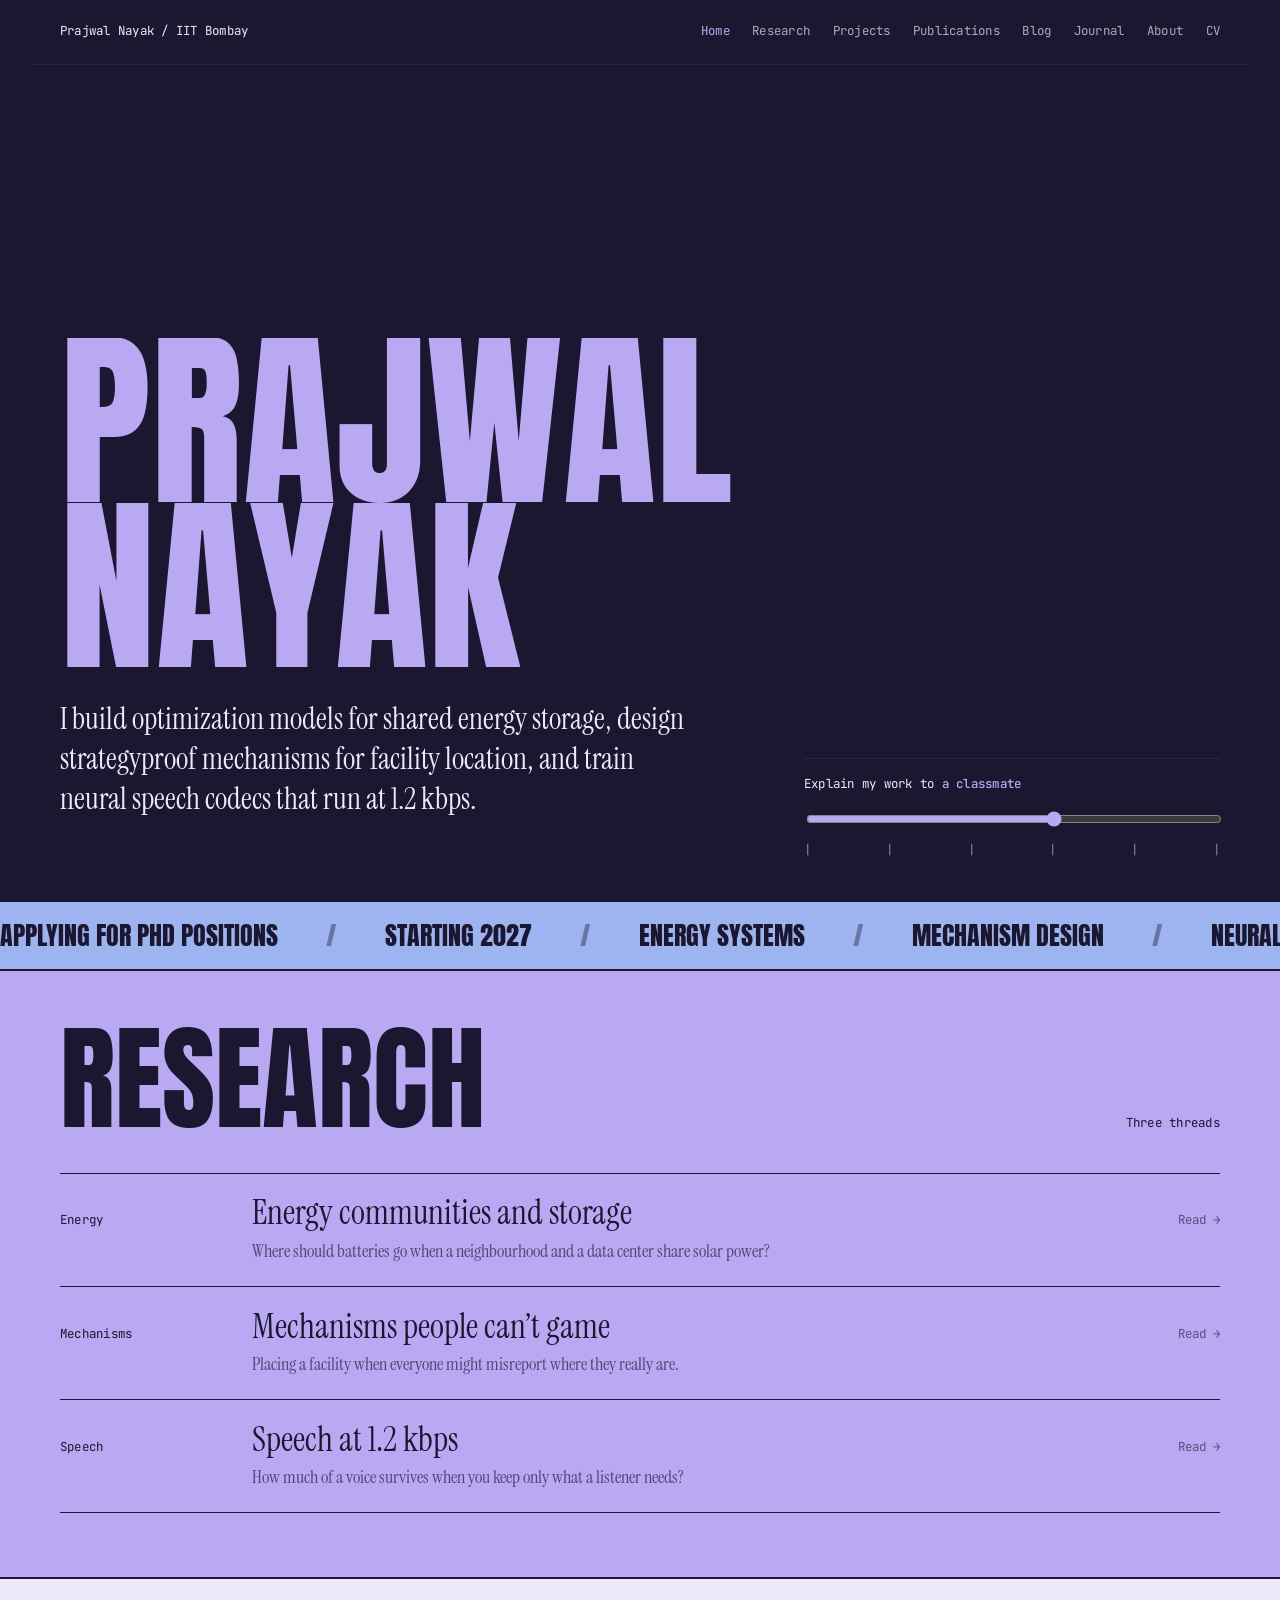
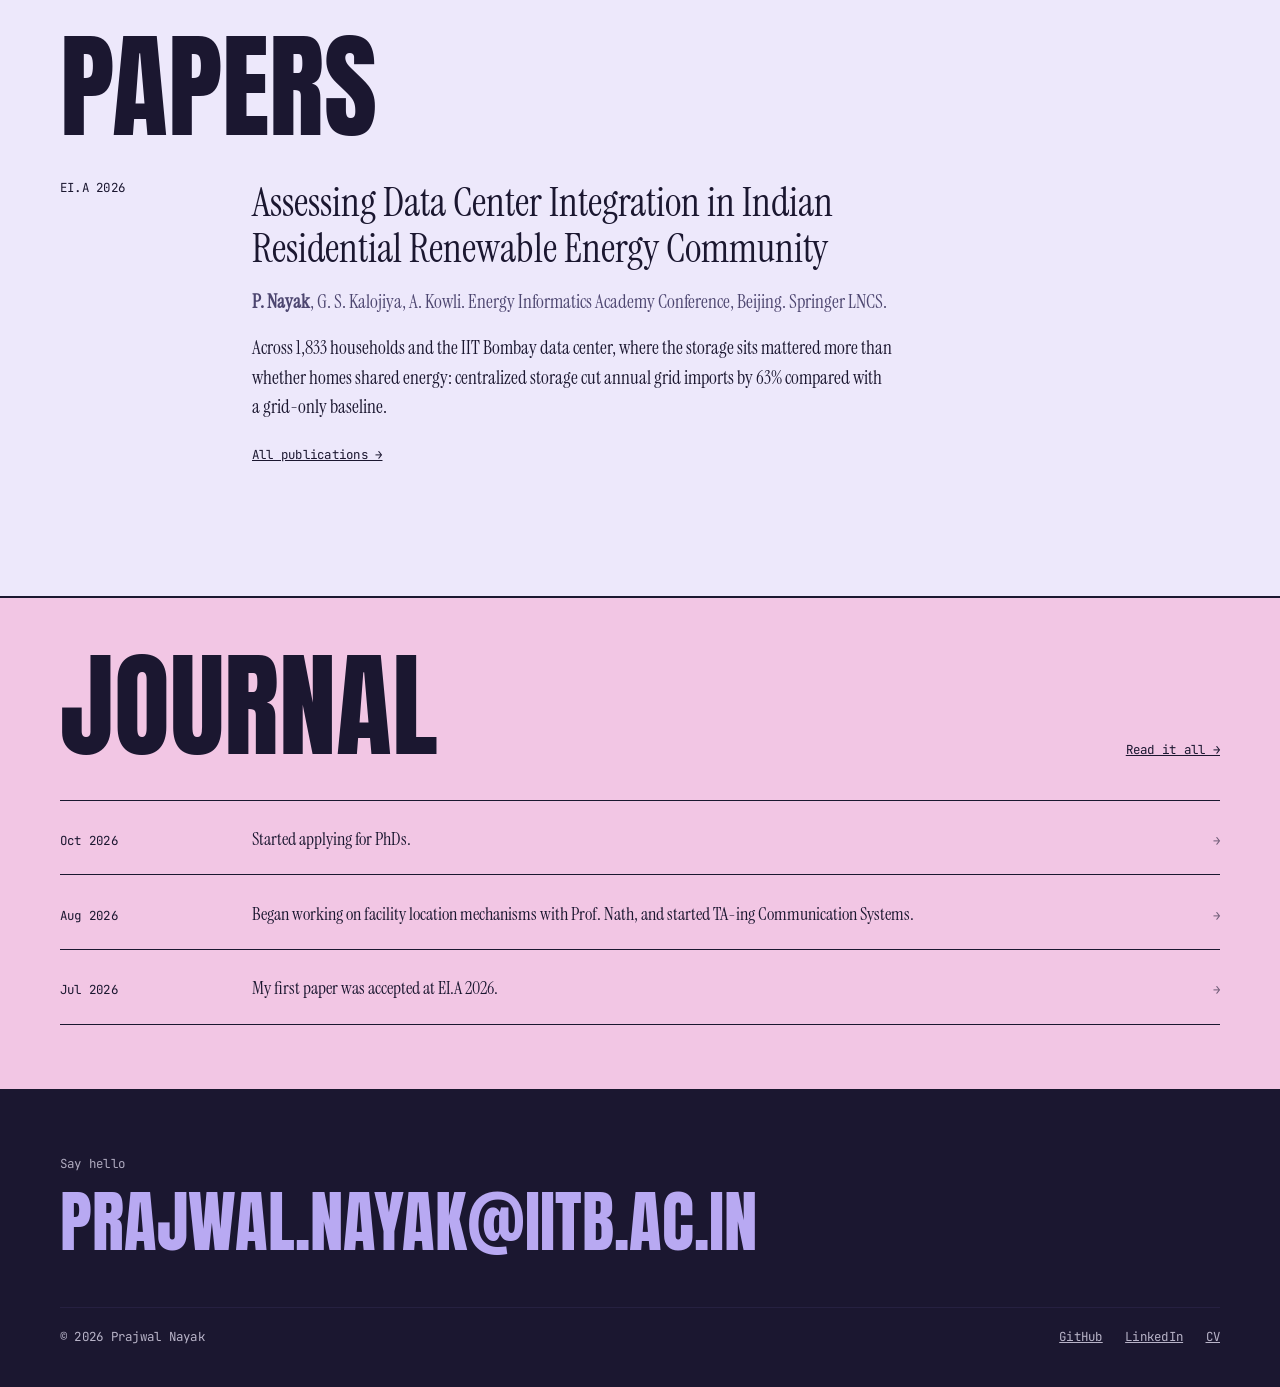
==== index.html @ 1d36ec8b "First commmit" ====
<!DOCTYPE html>
<html lang="en">
<head>
<meta charset="utf-8">
<meta name="viewport" content="width=device-width, initial-scale=1, viewport-fit=cover">
<title>Prajwal Nayak</title>
<meta name="description" content="Prajwal Nayak: energy systems, mechanism design and neural audio coding. IIT Bombay.">
<link rel="preconnect" href="https://fonts.googleapis.com">
<link rel="preconnect" href="https://fonts.gstatic.com" crossorigin>
<link href="https://fonts.googleapis.com/css2?family=Anton&family=Instrument+Serif:ital@0;1&family=JetBrains+Mono:wght@400;500&display=swap" rel="stylesheet">
<link rel="stylesheet" href="style.css">
</head>
<body>
<header class="hero">
  <div class="inner bar mono">
    <a class="home" href="index.html">Prajwal Nayak / IIT Bombay</a>
    <nav aria-label="Main">
      <button class="menu-btn mono" type="button" aria-expanded="false" aria-controls="navlist">Menu</button>
      <ul class="navlist" id="navlist">
        <li><a href="index.html" aria-current="page">Home</a></li>
        <li><a href="research.html">Research</a></li>
        <li><a href="projects.html">Projects</a></li>
        <li><a href="publications.html">Publications</a></li>
        <li><a href="blog.html">Blog</a></li>
        <li><a href="journal.html">Journal</a></li>
        <li><a href="about.html">About</a></li>
        <li><a href="cv.pdf">CV</a></li>
      </ul>
    </nav>
  </div>
  <div class="inner hero-mid">
    <h1 class="name" aria-label="Prajwal Nayak"><span class="line split" data-split>Prajwal</span><span class="line split" data-split>Nayak</span></h1>
  </div>
  <div class="inner hero-foot">
    <p class="tone-text" id="toneText" aria-live="polite"></p>
    <div class="tone">
      <label class="mono" for="toneRange">Explain my work to <b id="toneWho"></b></label>
      <input id="toneRange" type="range" min="0" max="5" step="1" value="3">
      <div class="ticks mono" aria-hidden="true"><span>|</span><span>|</span><span>|</span><span>|</span><span>|</span><span>|</span></div>
    </div>
  </div>
</header>

<div class="strip" aria-label="Applying for PhD positions starting 2027">
  <div class="track" aria-hidden="true">
    <span>Applying for PhD positions</span><span>Starting 2027</span><span>Energy systems</span><span>Mechanism design</span><span>Neural speech coding</span>
    <span>Applying for PhD positions</span><span>Starting 2027</span><span>Energy systems</span><span>Mechanism design</span><span>Neural speech coding</span>
  </div>
</div>

<main>
<section class="c-lavender block" id="research" aria-labelledby="h-research">
  <div class="inner section-pad">
    <div class="sec-head"><h2 class="big" id="h-research">Research</h2><span class="mono">Three threads</span></div>
    <ul class="rows">
      <li><a href="research.html#energy"><span class="mono">Energy</span><span><h3>Energy communities and storage</h3><p>Where should batteries go when a neighbourhood and a data center share solar power?</p></span><span class="go">Read →</span></a></li>
      <li><a href="research.html#mechanisms"><span class="mono">Mechanisms</span><span><h3>Mechanisms people can’t game</h3><p>Placing a facility when everyone might misreport where they really are.</p></span><span class="go">Read →</span></a></li>
      <li><a href="research.html#speech"><span class="mono">Speech</span><span><h3>Speech at 1.2 kbps</h3><p>How much of a voice survives when you keep only what a listener needs?</p></span><span class="go">Read →</span></a></li>
    </ul>
  </div>
</section>
<section class="c-lilac block" id="papers" aria-labelledby="h-papers">
  <div class="inner section-pad">
    <div class="sec-head"><h2 class="big" id="h-papers">Papers</h2></div>
    <article class="paper">
      <span class="mono">EI.A 2026</span>
      <div>
        <h3>Assessing Data Center Integration in Indian Residential Renewable Energy Community</h3>
        <p class="meta"><b>P. Nayak</b>, G. S. Kalojiya, A. Kowli. Energy Informatics Academy Conference, Beijing. Springer LNCS.</p>
        <p>Across 1,833 households and the IIT Bombay data center, where the storage sits mattered more than whether homes shared energy: centralized storage cut annual grid imports by 63% compared with a grid-only baseline.</p>
        <a class="mono" href="publications.html">All publications →</a>
      </div>
    </article>
  </div>
</section>
<section class="c-rose block" id="journal" aria-labelledby="h-journal">
  <div class="inner section-pad">
    <div class="sec-head"><h2 class="big" id="h-journal">Journal</h2><span class="mono"><a href="journal.html">Read it all →</a></span></div>
    <ul class="rows">
      <li><a href="journal.html"><time class="mono" datetime="2026-10">Oct 2026</time><p style="color:var(--on-light)">Started applying for PhDs.</p><span class="go">→</span></a></li>
      <li><a href="journal.html"><time class="mono" datetime="2026-08">Aug 2026</time><p style="color:var(--on-light)">Began working on facility location mechanisms with Prof. Nath, and started TA-ing Communication Systems.</p><span class="go">→</span></a></li>
      <li><a href="journal.html"><time class="mono" datetime="2026-07">Jul 2026</time><p style="color:var(--on-light)">My first paper was accepted at EI.A 2026.</p><span class="go">→</span></a></li>
    </ul>
  </div>
</section>
</main>
<footer class="foot">
  <div class="inner">
    <span class="mono" style="display:block;margin-bottom:1rem;opacity:.7">Say hello</span>
    <a class="mail" href="mailto:prajwal.nayak@iitb.ac.in">prajwal.nayak@iitb.ac.in</a>
    <div class="foot-row mono">
      <span>© 2026 Prajwal Nayak</span>
      <ul>
        <li><a href="https://github.com/Prajwalnayak2506">GitHub</a></li>
        <li><a href="https://www.linkedin.com/in/prajwal-nayak-iitb">LinkedIn</a></li>
        <li><a href="cv.pdf">CV</a></li>
      </ul>
    </div>
  </div>
</footer>
<script src="site.js"></script>
<script>
  var tones=[
    ["a 10-year-old","I teach computers to do three things better: share sunshine energy between houses, make rules that nobody can cheat, and send voices using very, very little data."],
    ["my family","I work out where batteries should go so a neighbourhood can use more of its own solar power, design rules that stay fair even when people try to bend them, and build software that sends a voice using a tiny amount of data."],
    ["a friend","I figure out where to put batteries so a neighbourhood wastes less solar power, how to set rules that people can’t cheat, and how to fit a voice into a tiny amount of data."],
    ["a classmate","I build optimization models for shared energy storage, design strategyproof mechanisms for facility location, and train neural speech codecs that run at 1.2 kbps."],
    ["an engineer","I model shared storage for a renewable energy community as a linear program in Pyomo, design facility location mechanisms that stay strategyproof under interval predictions, and build a 1.2 kbps neural speech codec with a flow-matching decoder."],
    ["a professor","I work on energy systems optimization (LP-based dispatch across centralized and decentralized storage configurations for 1,833 households and a data center), learning-augmented mechanism design (strategyproof facility location with interval predictions and mixed double-peaked preferences), and generative neural speech coding (continuous flow matching and stochastic interpolants at 1.2 kbps)."]
  ];
  var r=document.getElementById('toneRange'),out=document.getElementById('toneText'),who=document.getElementById('toneWho');
  function set(){var t=tones[r.value];out.textContent=t[1];who.textContent=t[0];r.setAttribute('aria-valuetext',t[0]);}
  r.addEventListener('input',set);set();
</script>
</body>
</html>
---- style.css ----
:root{
  --ink:#1B1730; --ink-2:#2A2447;
  --lavender:#B8A9F2; --lilac:#EDE8FB; --peri:#9DB4F0; --rose:#F2C6E4;
  --on-light:#1B1730; --on-light-soft:#4D4670;
  --display:"Anton","Impact","Arial Narrow","Roboto Condensed","DejaVu Sans Condensed",sans-serif;
  --serif:"Instrument Serif","Iowan Old Style","Palatino Linotype",Georgia,serif;
  --mono:"JetBrains Mono","SFMono-Regular",Menlo,Consolas,monospace;
  color-scheme:light;
}
*,*::before,*::after{box-sizing:border-box}
:root{padding-top:env(safe-area-inset-top,0px);padding-bottom:env(safe-area-inset-bottom,0px);background:var(--ink)}
html{scroll-padding-top:env(safe-area-inset-top,0px)}
body{margin:0;font-family:var(--serif);font-size:1.2rem;line-height:1.55;color:var(--on-light);background:var(--lilac)}
a{color:inherit}
:focus-visible{outline:2px solid currentColor;outline-offset:4px}
.mono{font-family:var(--mono);font-size:.78rem;letter-spacing:.02em;line-height:1.5}
.inner{max-width:76rem;margin:0 auto;padding:0 1.75rem;width:100%}
.block{border-top:2px solid var(--ink)}

/* top bar */
.top{background:var(--ink);color:var(--lilac)}
.bar{display:flex;justify-content:space-between;align-items:center;gap:1rem;padding-top:1.4rem;padding-bottom:1.4rem;border-bottom:1px solid var(--ink-2);position:relative}
.bar .home{text-decoration:none}
.navlist{display:flex;gap:1.4rem;flex-wrap:wrap;list-style:none;margin:0;padding:0}
.navlist a{text-decoration:none;opacity:.7;transition:opacity .2s}
.navlist a:hover,.navlist a[aria-current="page"]{opacity:1}
.navlist a[aria-current="page"]{color:var(--lavender)}
.menu-btn{display:none;font:inherit;background:none;color:var(--lavender);border:1px solid var(--lavender);padding:.3rem .7rem;cursor:pointer}
@media (max-width:52rem){
  .menu-btn{display:inline-block}
  .navlist{display:none}
  .navlist.open{display:flex;position:absolute;left:0;right:0;top:100%;flex-direction:column;background:var(--ink);padding:1.25rem 1.75rem;gap:.8rem;z-index:5;border-bottom:2px solid var(--lavender)}
}

/* page title band */
.title-band{background:var(--ink);color:var(--lilac)}
.title-band .inner{padding-top:4.5rem;padding-bottom:3rem}
.page-title{font-family:var(--display);font-weight:400;text-transform:uppercase;color:var(--lavender);font-size:clamp(4rem,14vw,12.5rem);line-height:.86;margin:0;white-space:nowrap;overflow:hidden}
.page-lede{font-size:clamp(1.3rem,2.3vw,1.75rem);line-height:1.4;max-width:44rem;margin:2rem 0 0}
.split .ch{display:inline-block}
@media (prefers-reduced-motion:no-preference){
  .split .ch{transform:translateY(105%);animation:up .9s cubic-bezier(.2,.8,.2,1) forwards}
  @keyframes up{to{transform:none}}
}

/* section colours */
.c-lavender{background:var(--lavender)} .c-lilac{background:var(--lilac)}
.c-peri{background:var(--peri)} .c-rose{background:var(--rose)}
.sec-head{display:flex;justify-content:space-between;align-items:baseline;gap:1rem;flex-wrap:wrap;padding-top:3.5rem}
.big{font-family:var(--display);font-weight:400;text-transform:uppercase;font-size:clamp(3rem,9vw,7.5rem);line-height:.9;margin:0}
.section-pad{padding-bottom:4rem}

/* two-column detail layout: label left, content right */
.detail{display:grid;grid-template-columns:12rem minmax(0,1fr);gap:2rem;padding:2rem 0;border-top:1.5px solid var(--ink)}
.detail:first-of-type{margin-top:2.5rem}
.detail:last-child{border-bottom:1.5px solid var(--ink)}
@media (max-width:44rem){.detail{grid-template-columns:1fr;gap:.6rem}}
.detail h3{font-family:var(--serif);font-weight:400;font-size:clamp(1.6rem,3vw,2.3rem);line-height:1.15;margin:0 0 .5rem}
.detail .who{color:var(--on-light-soft);margin:0 0 1rem}
.detail p{max-width:44rem;margin:0 0 1rem}
.detail ul{max-width:44rem;margin:0 0 1rem;padding-left:1.1rem}
.detail li{margin-bottom:.45rem}
.tags{display:flex;flex-wrap:wrap;gap:.4rem;margin-top:.75rem;padding:0;list-style:none}
.tags li{border:1.5px solid var(--ink);padding:.1rem .55rem;margin:0}

/* row lists */
.rows{list-style:none;margin:2.5rem 0 0;padding:0}
.rows li{border-top:1.5px solid var(--ink)}
.rows li:last-child{border-bottom:1.5px solid var(--ink)}
.rows a,.rows .r{display:grid;grid-template-columns:10rem minmax(0,1fr) auto;gap:2rem;align-items:baseline;padding:1.3rem 0;text-decoration:none;transition:padding .25s}
.rows a:hover{padding-left:.75rem}
.rows h3{font-family:var(--serif);font-weight:400;font-size:clamp(1.5rem,2.8vw,2.1rem);line-height:1.15;margin:0}
.rows p{margin:.3rem 0 0;color:var(--on-light-soft);font-size:1.1rem}
.go{font-family:var(--mono);font-size:.78rem;opacity:.6}
.rows a:hover .go{opacity:1}
@media (max-width:44rem){.rows a,.rows .r{grid-template-columns:1fr;gap:.3rem}.go{display:none}}

/* filters */
.filters{display:flex;flex-wrap:wrap;gap:.5rem;margin-top:2rem}
.filters button{font-family:var(--mono);font-size:.78rem;cursor:pointer;background:transparent;color:var(--ink);border:1.5px solid var(--ink);padding:.4rem .8rem}
.filters button[aria-pressed="true"]{background:var(--ink);color:var(--lilac)}
[hidden]{display:none!important}

/* 3D viewer */
.viewer{display:grid;grid-template-columns:minmax(0,1fr) 16rem;gap:1.5rem;align-items:end;margin:1rem 0 1rem;max-width:52rem}
@media (max-width:44rem){.viewer{grid-template-columns:1fr}}
.viewer canvas{width:100%;aspect-ratio:4/3;display:block;border:1.5px solid var(--ink);background:var(--lilac);cursor:grab;touch-action:none}
.viewer canvas:active{cursor:grabbing}
.viewer label{display:block;margin-bottom:.5rem}
.viewer input{width:100%;accent-color:var(--ink)}
.viewer .hint{margin-top:.75rem;color:var(--on-light-soft)}

/* journal timeline */
.year{font-family:var(--display);font-size:clamp(2.5rem,6vw,4.5rem);line-height:1;margin:3rem 0 0;text-transform:uppercase}

/* empty state */
.empty{padding:2.5rem 0 0;max-width:40rem}

/* footer */
.foot{background:var(--ink);color:var(--lilac);border-top:2px solid var(--ink)}
.foot .inner{padding-top:4rem;padding-bottom:2.5rem}
.mail{font-family:var(--display);text-transform:uppercase;color:var(--lavender);text-decoration:none;font-size:clamp(1.6rem,5.2vw,4.6rem);line-height:1;display:inline-block;overflow-wrap:anywhere}
.mail:hover{color:var(--rose)}
.foot-row{display:flex;justify-content:space-between;flex-wrap:wrap;gap:1rem;margin-top:3rem;padding-top:1.25rem;border-top:1px solid var(--ink-2);opacity:.75}
.foot-row ul{display:flex;gap:1.4rem;list-style:none;margin:0;padding:0}

/* home hero */
.hero{background:var(--ink);color:var(--lilac);min-height:100vh;display:flex;flex-direction:column}
.hero-mid{flex:1;display:flex;align-items:flex-end}
.name{font-family:var(--display);font-weight:400;text-transform:uppercase;color:var(--lavender);font-size:clamp(4.5rem,15vw,14rem);line-height:.86;margin:0;padding-top:3rem;white-space:nowrap}
.name .line{display:block;overflow:hidden}
.hero-foot{display:grid;grid-template-columns:minmax(0,1fr) minmax(0,26rem);gap:2.5rem;align-items:end;padding-top:2rem;padding-bottom:2.5rem}
@media (max-width:52rem){.hero-foot{grid-template-columns:1fr;gap:1.5rem}}
.tone-text{font-size:clamp(1.35rem,2.4vw,1.85rem);line-height:1.35;margin:0;max-width:40rem;min-height:5.4em}
.tone{border-top:1px solid var(--ink-2);padding-top:1rem}
.tone label{display:block;margin-bottom:.75rem}
.tone label b{color:var(--lavender);font-weight:500}
.tone input{width:100%;accent-color:var(--lavender);cursor:pointer}
.ticks{display:flex;justify-content:space-between;margin-top:.35rem;opacity:.5}
.strip{background:var(--peri);color:var(--ink);overflow:hidden;white-space:nowrap;border-top:2px solid var(--ink)}
.track{display:inline-flex;gap:3rem;padding:.85rem 0;font-family:var(--display);font-size:1.6rem;text-transform:uppercase}
.track span::after{content:"/";margin-left:3rem;opacity:.4}
@media (prefers-reduced-motion:no-preference){.track{animation:slide 38s linear infinite}@keyframes slide{to{transform:translateX(-50%)}}}
.paper{padding:2.5rem 0 4rem;display:grid;grid-template-columns:10rem minmax(0,1fr);gap:2rem}
@media (max-width:44rem){.paper{grid-template-columns:1fr;gap:.5rem}}
.paper h3{font-weight:400;font-size:clamp(1.7rem,3.2vw,2.5rem);line-height:1.15;margin:0 0 1rem;max-width:44rem}
.paper p{max-width:40rem;margin:0 0 1rem}
.paper .meta{color:var(--on-light-soft)}
.photo{float:right;width:13rem;margin:0 0 1rem 2rem;border:1.5px solid var(--ink)}
.photo img{display:block;width:100%;aspect-ratio:4/5;object-fit:cover}
@media (max-width:44rem){.photo{float:none;margin:0 0 1rem;width:10rem}}
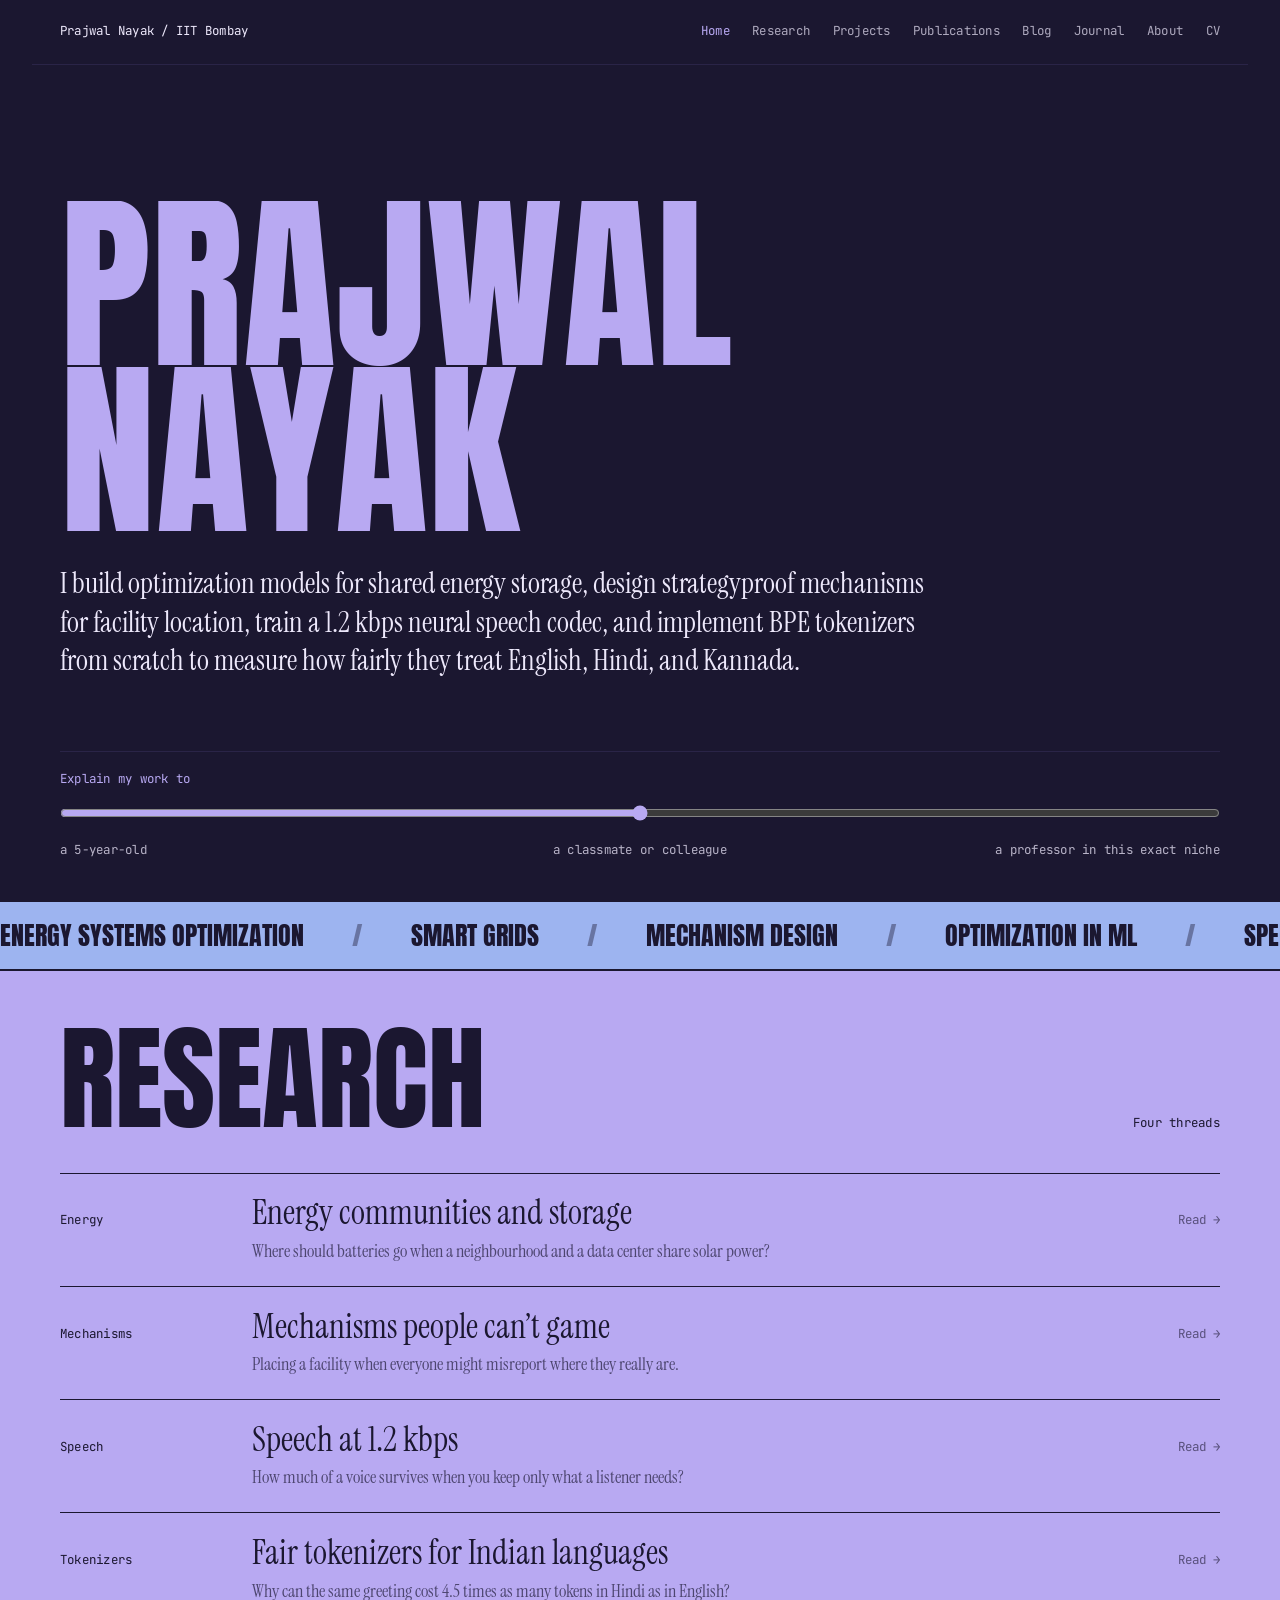
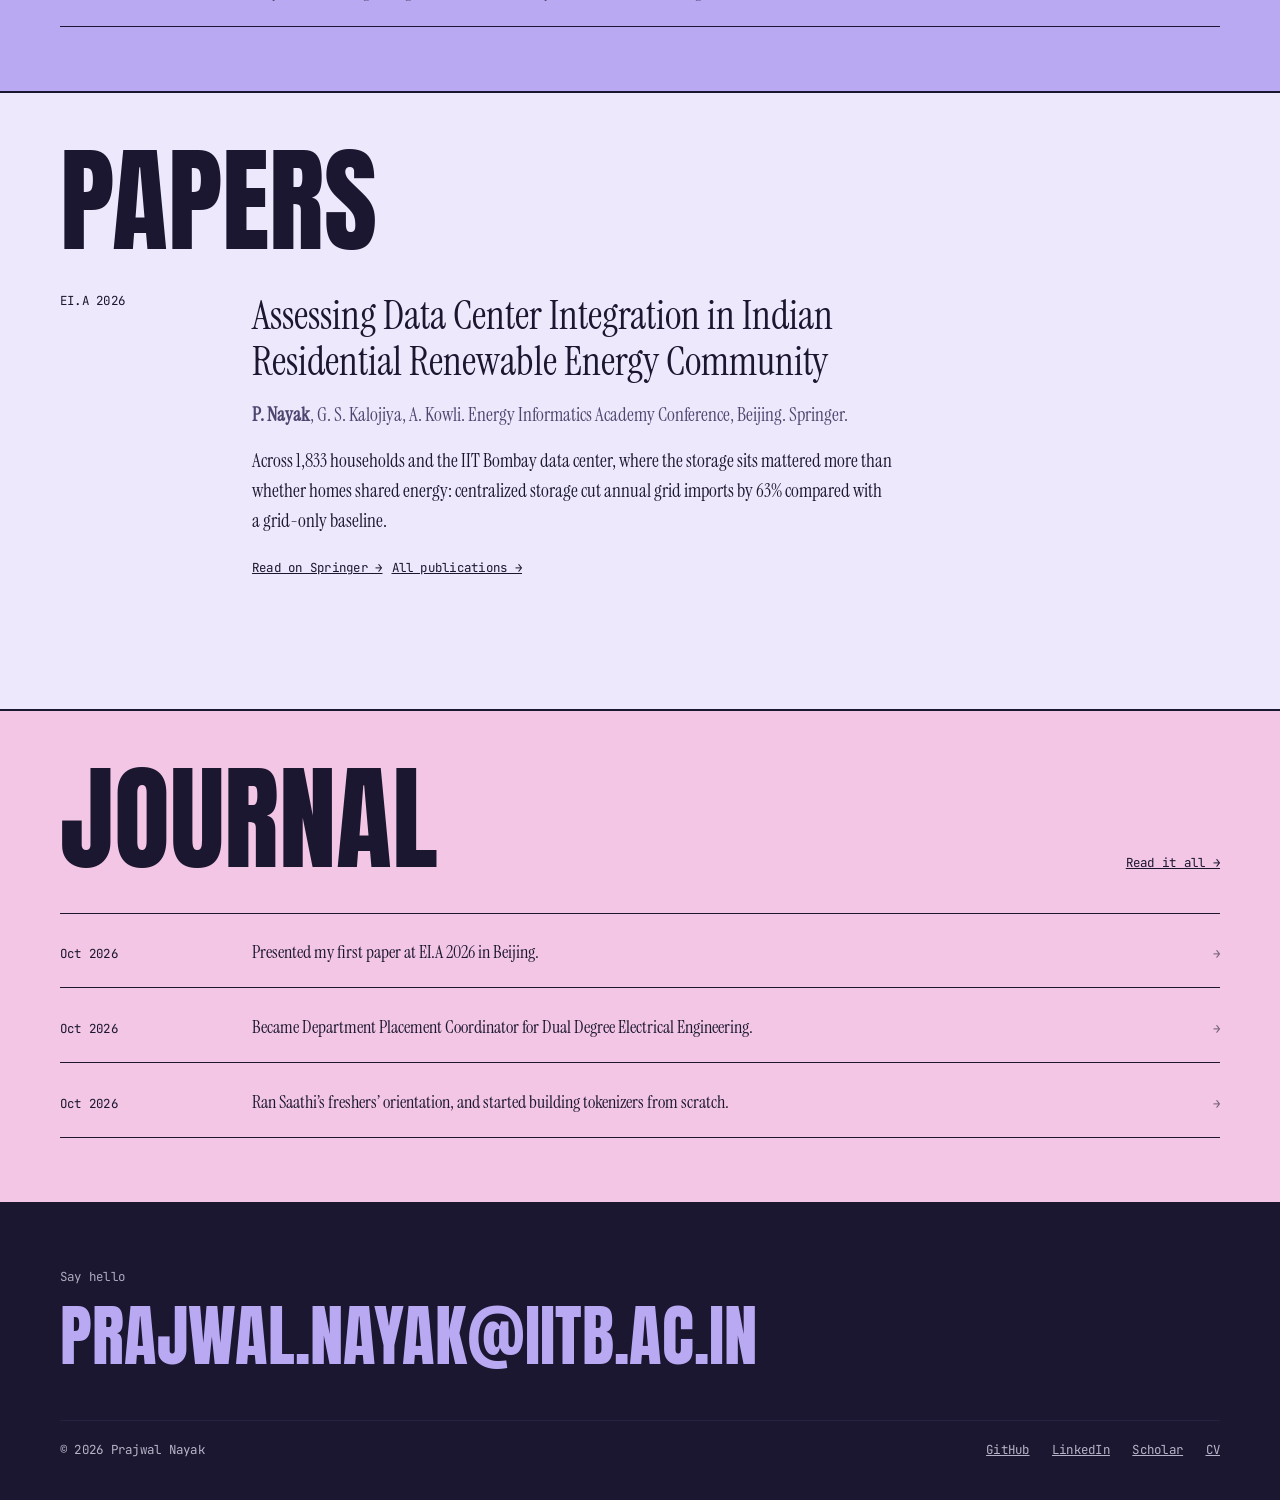
==== commit f71d1c6a: "First update" ====
--- a/index.html
+++ b/index.html
@@ -34,28 +34,29 @@
   <div class="inner hero-foot">
     <p class="tone-text" id="toneText" aria-live="polite"></p>
     <div class="tone">
-      <label class="mono" for="toneRange">Explain my work to <b id="toneWho"></b></label>
-      <input id="toneRange" type="range" min="0" max="5" step="1" value="3">
-      <div class="ticks mono" aria-hidden="true"><span>|</span><span>|</span><span>|</span><span>|</span><span>|</span><span>|</span></div>
+      <label class="mono" for="toneRange" style="display:block;margin-bottom:.75rem;color:var(--lavender)">Explain my work to</label>
+      <input id="toneRange" type="range" min="0" max="10" step="1" value="5">
+      <div class="ends mono" aria-hidden="true"><span>a 5-year-old</span><span>a classmate or colleague</span><span>a professor in this exact niche</span></div>
     </div>
   </div>
 </header>
 
-<div class="strip" aria-label="Applying for PhD positions starting 2027">
+<div class="strip" aria-label="Research interests">
   <div class="track" aria-hidden="true">
-    <span>Applying for PhD positions</span><span>Starting 2027</span><span>Energy systems</span><span>Mechanism design</span><span>Neural speech coding</span>
-    <span>Applying for PhD positions</span><span>Starting 2027</span><span>Energy systems</span><span>Mechanism design</span><span>Neural speech coding</span>
+    <span>Energy systems optimization</span><span>Smart grids</span><span>Mechanism design</span><span>Optimization in ML</span><span>Speech coding</span><span>Tokenizers</span><span>Time-series forecasting</span>
+    <span>Energy systems optimization</span><span>Smart grids</span><span>Mechanism design</span><span>Optimization in ML</span><span>Speech coding</span><span>Tokenizers</span><span>Time-series forecasting</span>
   </div>
 </div>
 
 <main>
 <section class="c-lavender block" id="research" aria-labelledby="h-research">
   <div class="inner section-pad">
-    <div class="sec-head"><h2 class="big" id="h-research">Research</h2><span class="mono">Three threads</span></div>
+    <div class="sec-head"><h2 class="big" id="h-research">Research</h2><span class="mono">Four threads</span></div>
     <ul class="rows">
       <li><a href="research.html#energy"><span class="mono">Energy</span><span><h3>Energy communities and storage</h3><p>Where should batteries go when a neighbourhood and a data center share solar power?</p></span><span class="go">Read →</span></a></li>
       <li><a href="research.html#mechanisms"><span class="mono">Mechanisms</span><span><h3>Mechanisms people can’t game</h3><p>Placing a facility when everyone might misreport where they really are.</p></span><span class="go">Read →</span></a></li>
       <li><a href="research.html#speech"><span class="mono">Speech</span><span><h3>Speech at 1.2 kbps</h3><p>How much of a voice survives when you keep only what a listener needs?</p></span><span class="go">Read →</span></a></li>
+      <li><a href="research.html#tokenizers"><span class="mono">Tokenizers</span><span><h3>Fair tokenizers for Indian languages</h3><p>Why can the same greeting cost 4.5 times as many tokens in Hindi as in English?</p></span><span class="go">Read →</span></a></li>
     </ul>
   </div>
 </section>
@@ -66,9 +67,9 @@
       <span class="mono">EI.A 2026</span>
       <div>
         <h3>Assessing Data Center Integration in Indian Residential Renewable Energy Community</h3>
-        <p class="meta"><b>P. Nayak</b>, G. S. Kalojiya, A. Kowli. Energy Informatics Academy Conference, Beijing. Springer LNCS.</p>
+        <p class="meta"><b>P. Nayak</b>, G. S. Kalojiya, A. Kowli. Energy Informatics Academy Conference, Beijing. Springer.</p>
         <p>Across 1,833 households and the IIT Bombay data center, where the storage sits mattered more than whether homes shared energy: centralized storage cut annual grid imports by 63% compared with a grid-only baseline.</p>
-        <a class="mono" href="publications.html">All publications →</a>
+        <a class="mono" href="https://link.springer.com/chapter/10.1007/978-3-032-41864-7_10">Read on Springer →</a>&nbsp;&nbsp;&nbsp;<a class="mono" href="publications.html">All publications →</a>
       </div>
     </article>
   </div>
@@ -77,9 +78,9 @@
   <div class="inner section-pad">
     <div class="sec-head"><h2 class="big" id="h-journal">Journal</h2><span class="mono"><a href="journal.html">Read it all →</a></span></div>
     <ul class="rows">
-      <li><a href="journal.html"><time class="mono" datetime="2026-10">Oct 2026</time><p style="color:var(--on-light)">Started applying for PhDs.</p><span class="go">→</span></a></li>
-      <li><a href="journal.html"><time class="mono" datetime="2026-08">Aug 2026</time><p style="color:var(--on-light)">Began working on facility location mechanisms with Prof. Nath, and started TA-ing Communication Systems.</p><span class="go">→</span></a></li>
-      <li><a href="journal.html"><time class="mono" datetime="2026-07">Jul 2026</time><p style="color:var(--on-light)">My first paper was accepted at EI.A 2026.</p><span class="go">→</span></a></li>
+      <li><a href="journal.html"><time class="mono" datetime="2026-10">Oct 2026</time><p style="color:var(--on-light)">Presented my first paper at EI.A 2026 in Beijing.</p><span class="go">→</span></a></li>
+      <li><a href="journal.html"><time class="mono" datetime="2026-10">Oct 2026</time><p style="color:var(--on-light)">Became Department Placement Coordinator for Dual Degree Electrical Engineering.</p><span class="go">→</span></a></li>
+      <li><a href="journal.html"><time class="mono" datetime="2026-10">Oct 2026</time><p style="color:var(--on-light)">Ran Saathi’s freshers’ orientation, and started building tokenizers from scratch.</p><span class="go">→</span></a></li>
     </ul>
   </div>
 </section>
@@ -93,6 +94,7 @@
       <ul>
         <li><a href="https://github.com/Prajwalnayak2506">GitHub</a></li>
         <li><a href="https://www.linkedin.com/in/prajwal-nayak-iitb">LinkedIn</a></li>
+        <li><a href="https://scholar.google.com/citations?hl=en&amp;user=1xWL8SQAAAAJ">Scholar</a></li>
         <li><a href="cv.pdf">CV</a></li>
       </ul>
     </div>
@@ -101,15 +103,20 @@
 <script src="site.js"></script>
 <script>
   var tones=[
-    ["a 10-year-old","I teach computers to do three things better: share sunshine energy between houses, make rules that nobody can cheat, and send voices using very, very little data."],
-    ["my family","I work out where batteries should go so a neighbourhood can use more of its own solar power, design rules that stay fair even when people try to bend them, and build software that sends a voice using a tiny amount of data."],
-    ["a friend","I figure out where to put batteries so a neighbourhood wastes less solar power, how to set rules that people can’t cheat, and how to fit a voice into a tiny amount of data."],
-    ["a classmate","I build optimization models for shared energy storage, design strategyproof mechanisms for facility location, and train neural speech codecs that run at 1.2 kbps."],
-    ["an engineer","I model shared storage for a renewable energy community as a linear program in Pyomo, design facility location mechanisms that stay strategyproof under interval predictions, and build a 1.2 kbps neural speech codec with a flow-matching decoder."],
-    ["a professor","I work on energy systems optimization (LP-based dispatch across centralized and decentralized storage configurations for 1,833 households and a data center), learning-augmented mechanism design (strategyproof facility location with interval predictions and mixed double-peaked preferences), and generative neural speech coding (continuous flow matching and stochastic interpolants at 1.2 kbps)."]
+    "I teach computers to share sunshine between houses, to play games where nobody can cheat, and to send your voice across the world using almost nothing at all!",
+    "I help houses share the electricity they make from the sun, make rules that stay fair even when people try to be sneaky, squeeze voices into tiny messages, and teach computers to read Indian languages better.",
+    "I work out where batteries should go so a neighbourhood can use more of its own solar power, design rules people can’t cheat, shrink voice recordings to almost nothing, and help AI read Hindi and Kannada as easily as English.",
+    "I figure out how homes and a data center should share solar power and batteries, how to set rules that people can’t game, how to fit a voice into a tiny amount of data, and why AI models find Indian languages more expensive than English.",
+    "I use optimization to decide how storage is shared in an energy community, design mechanisms that stay honest when people misreport, build neural codecs that compress speech to 1.2 kbps, and study how tokenizers split Indian languages.",
+    "I build optimization models for shared energy storage, design strategyproof mechanisms for facility location, train a 1.2 kbps neural speech codec, and implement BPE tokenizers from scratch to measure how fairly they treat English, Hindi, and Kannada.",
+    "I formulate storage sizing and energy sharing in a renewable energy community as a linear program, design facility location mechanisms that stay strategyproof with ML predictions, train generative speech codecs at 1.2 kbps, and analyse byte-level BPE across scripts.",
+    "I model storage dispatch for 1,833 households and a data center as an LP in Pyomo, verify strategyproofness of facility location mechanisms computationally, build a flow-matching decoder for a 1.2 kbps codec, and measure how byte-level BPE fragments Devanagari and Kannada characters.",
+    "Energy: LP-based dispatch across centralized and decentralized storage, where storage topology outweighs peer-to-peer sharing. Mechanisms: learning-augmented facility location with interval predictions. Speech: flow matching and stochastic interpolants for low-latency coding. Tokenizers: compression, parity, and character-boundary violations in byte-level BPE.",
+    "Centralized storage cuts a community’s grid imports by 63% in my LP model; I design strategyproof facility location mechanisms under interval predictions and mixed double-peaked preferences; I build 1.2 kbps generative speech codecs; and I treat tokenization as a trade-off between compression and cross-lingual parity.",
+    "Greedy BPE is a myopic optimizer with non-increasing merge savings, yet merges compete for shared symbols, so it can miss the optimum. At the byte level, UTF-8 makes the fragment (224, 164) the first Devanagari merge, and Hindi and Kannada share no in-character pairs. I frame tokenization as multi-objective: compression, parity, and akshara integrity."
   ];
-  var r=document.getElementById('toneRange'),out=document.getElementById('toneText'),who=document.getElementById('toneWho');
-  function set(){var t=tones[r.value];out.textContent=t[1];who.textContent=t[0];r.setAttribute('aria-valuetext',t[0]);}
+  var r=document.getElementById('toneRange'),out=document.getElementById('toneText');
+  function set(){var v=+r.value;out.textContent=tones[v];r.setAttribute('aria-valuetext',v===0?'a 5-year-old':v===5?'a classmate or colleague':v===10?'a professor in this exact niche':'level '+v+' of 10');}
   r.addEventListener('input',set);set();
 </script>
 </body>
--- a/style.css
+++ b/style.css
@@ -109,14 +109,14 @@
 .hero-mid{flex:1;display:flex;align-items:flex-end}
 .name{font-family:var(--display);font-weight:400;text-transform:uppercase;color:var(--lavender);font-size:clamp(4.5rem,15vw,14rem);line-height:.86;margin:0;padding-top:3rem;white-space:nowrap}
 .name .line{display:block;overflow:hidden}
-.hero-foot{display:grid;grid-template-columns:minmax(0,1fr) minmax(0,26rem);gap:2.5rem;align-items:end;padding-top:2rem;padding-bottom:2.5rem}
-@media (max-width:52rem){.hero-foot{grid-template-columns:1fr;gap:1.5rem}}
-.tone-text{font-size:clamp(1.35rem,2.4vw,1.85rem);line-height:1.35;margin:0;max-width:40rem;min-height:5.4em}
-.tone{border-top:1px solid var(--ink-2);padding-top:1rem}
-.tone label{display:block;margin-bottom:.75rem}
-.tone label b{color:var(--lavender);font-weight:500}
-.tone input{width:100%;accent-color:var(--lavender);cursor:pointer}
-.ticks{display:flex;justify-content:space-between;margin-top:.35rem;opacity:.5}
+.hero-foot{padding-top:2rem;padding-bottom:2.5rem}
+.tone-text{font-size:clamp(1.3rem,2.3vw,1.8rem);line-height:1.35;margin:0 0 2rem;max-width:56rem;min-height:5.4em}
+.tone{border-top:1px solid var(--ink-2);padding-top:1.1rem}
+.tone input{width:100%;accent-color:var(--lavender);cursor:pointer;margin:0;height:1.5rem}
+.ends{display:grid;grid-template-columns:1fr 1fr 1fr;margin-top:.5rem;opacity:.75}
+.ends span:nth-child(2){text-align:center}
+.ends span:nth-child(3){text-align:right}
+.name{cursor:default}
 .strip{background:var(--peri);color:var(--ink);overflow:hidden;white-space:nowrap;border-top:2px solid var(--ink)}
 .track{display:inline-flex;gap:3rem;padding:.85rem 0;font-family:var(--display);font-size:1.6rem;text-transform:uppercase}
 .track span::after{content:"/";margin-left:3rem;opacity:.4}
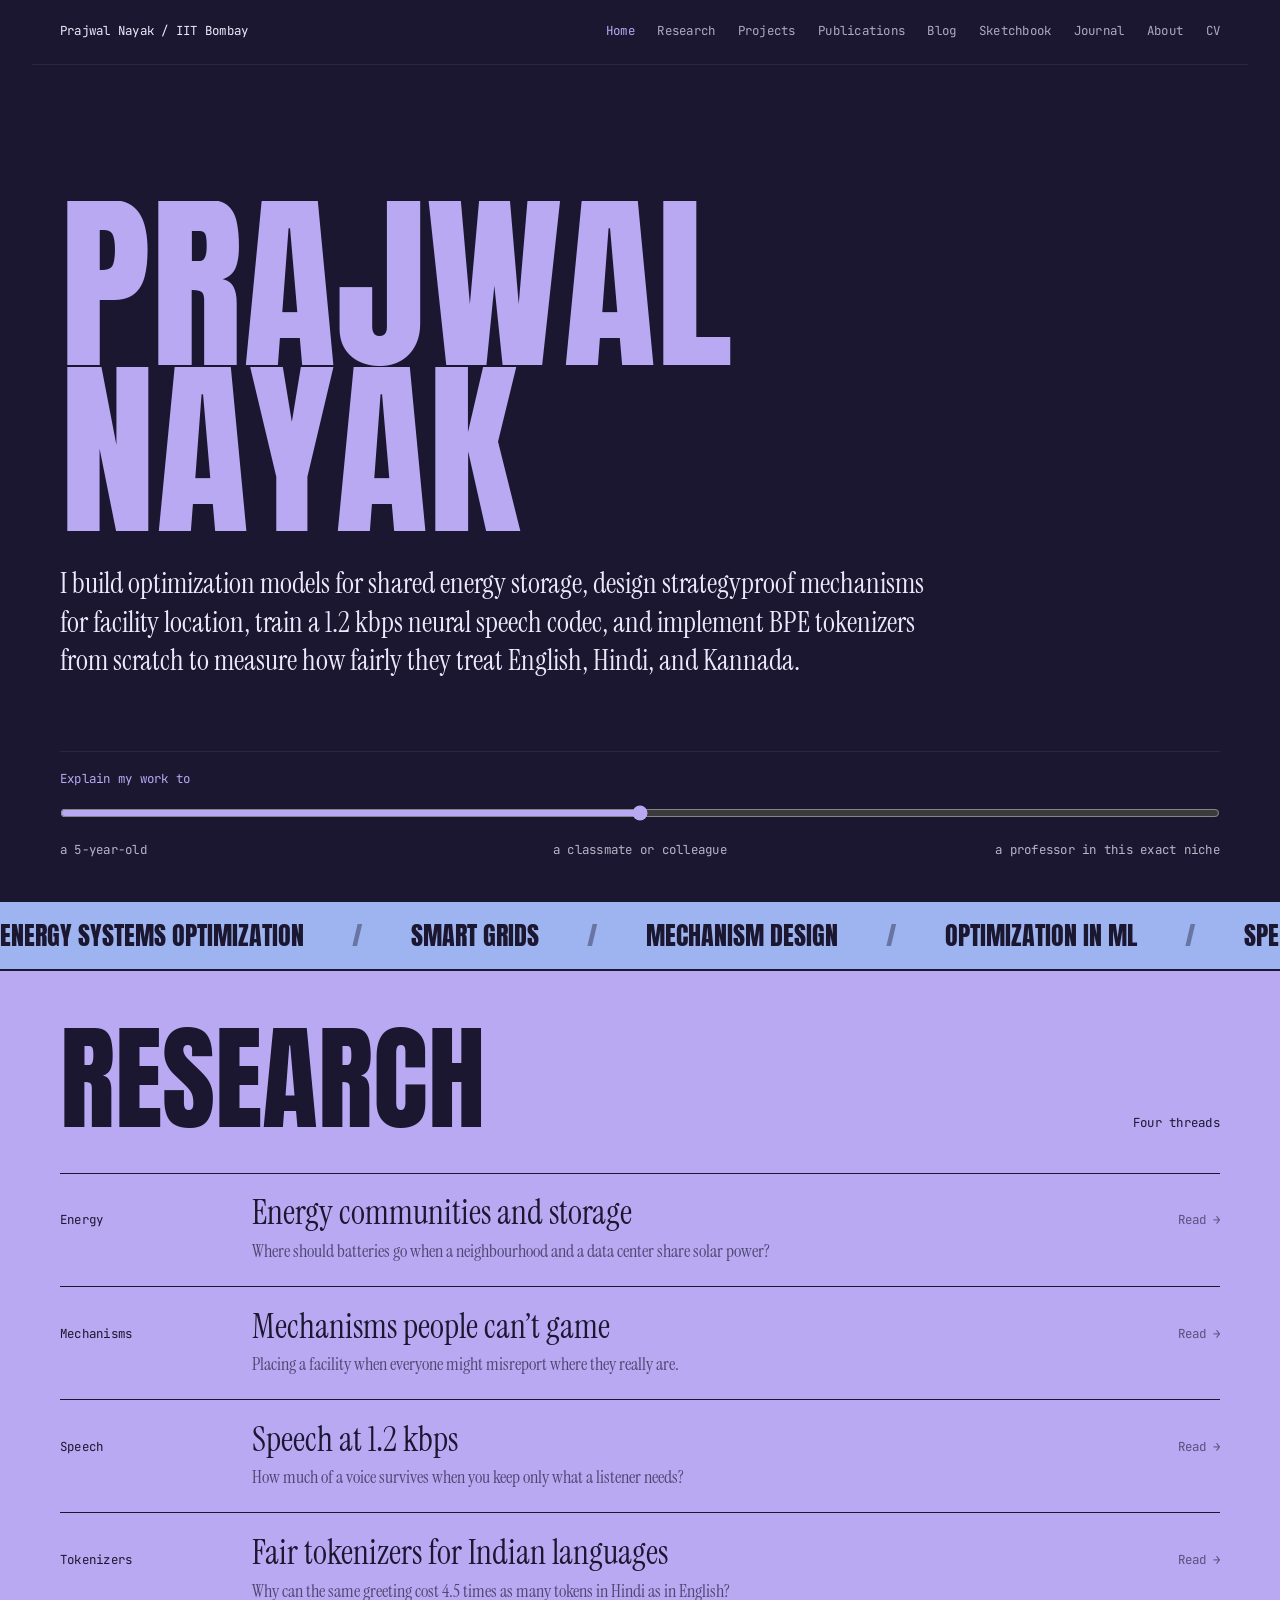
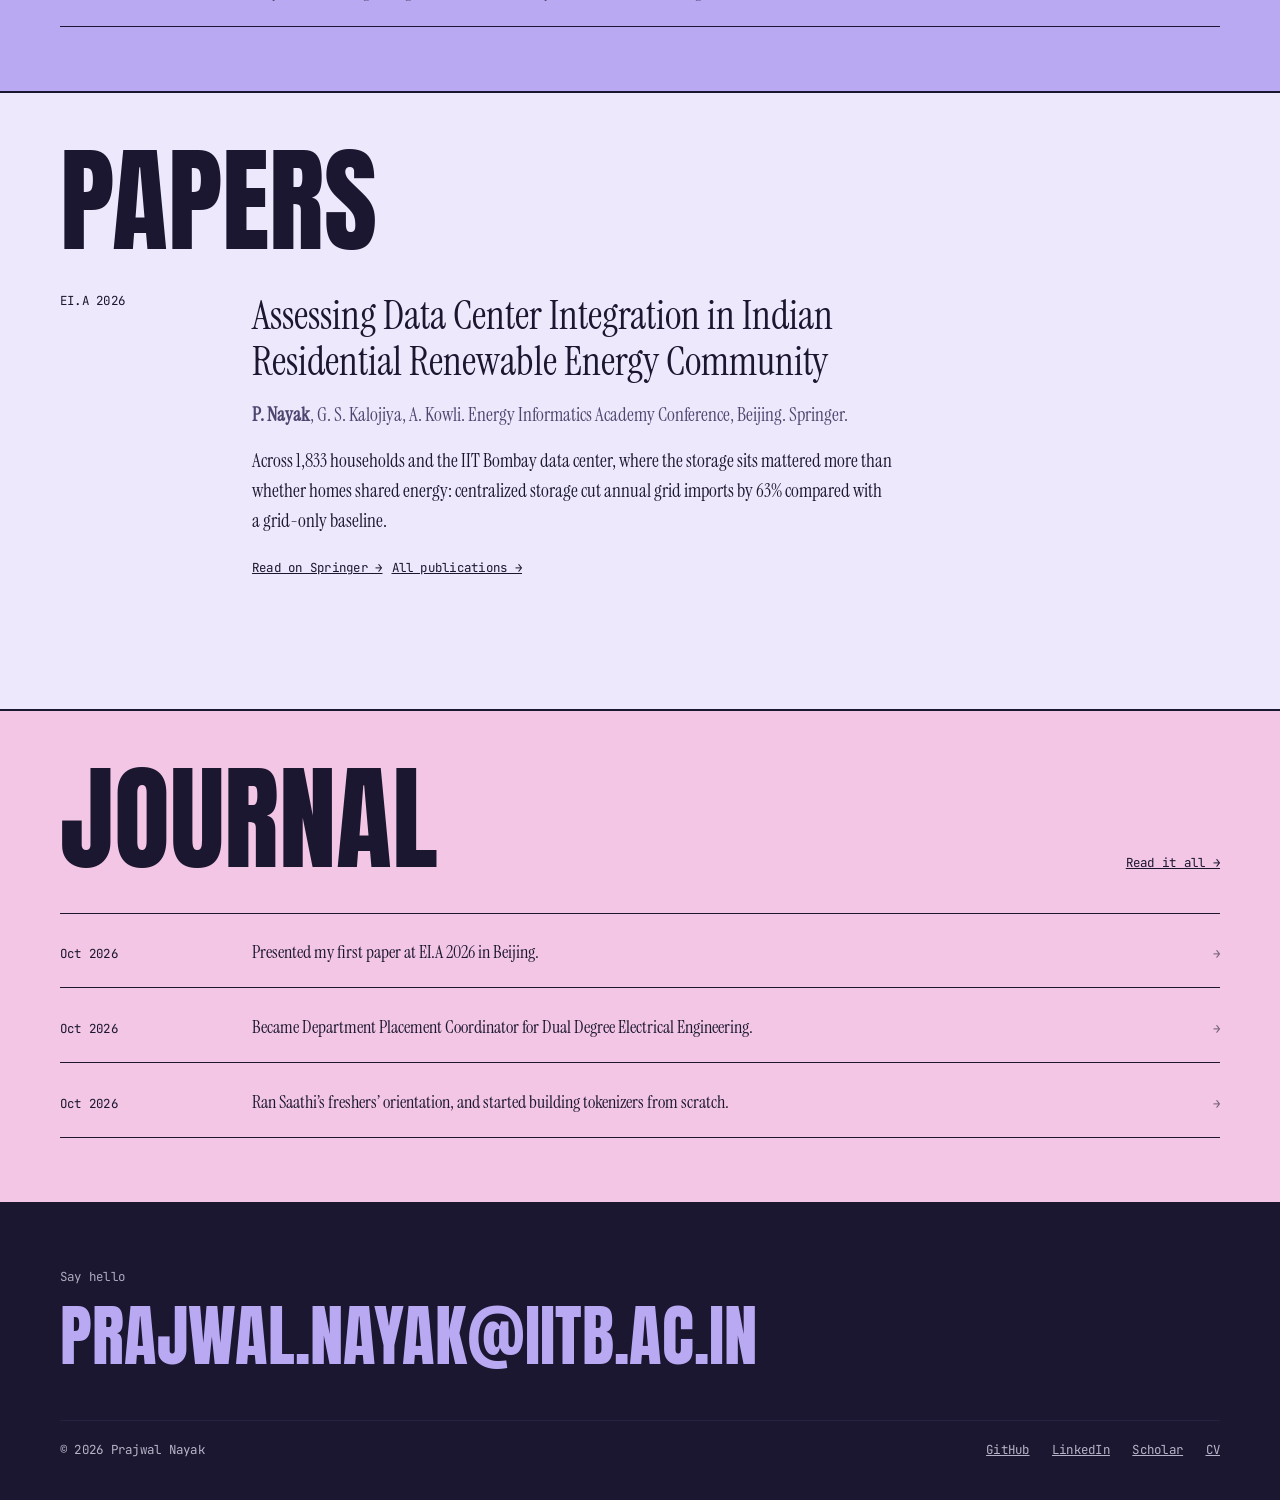
==== commit f4df4249: "Added Sketchbook" ====
--- a/index.html
+++ b/index.html
@@ -22,6 +22,7 @@
         <li><a href="projects.html">Projects</a></li>
         <li><a href="publications.html">Publications</a></li>
         <li><a href="blog.html">Blog</a></li>
+        <li><a href="sketchbook.html">Sketchbook</a></li>
         <li><a href="journal.html">Journal</a></li>
         <li><a href="about.html">About</a></li>
         <li><a href="cv.pdf">CV</a></li>
@@ -113,7 +114,7 @@
     "I model storage dispatch for 1,833 households and a data center as an LP in Pyomo, verify strategyproofness of facility location mechanisms computationally, build a flow-matching decoder for a 1.2 kbps codec, and measure how byte-level BPE fragments Devanagari and Kannada characters.",
     "Energy: LP-based dispatch across centralized and decentralized storage, where storage topology outweighs peer-to-peer sharing. Mechanisms: learning-augmented facility location with interval predictions. Speech: flow matching and stochastic interpolants for low-latency coding. Tokenizers: compression, parity, and character-boundary violations in byte-level BPE.",
     "Centralized storage cuts a community’s grid imports by 63% in my LP model; I design strategyproof facility location mechanisms under interval predictions and mixed double-peaked preferences; I build 1.2 kbps generative speech codecs; and I treat tokenization as a trade-off between compression and cross-lingual parity.",
-    "Greedy BPE is a myopic optimizer with non-increasing merge savings, yet merges compete for shared symbols, so it can miss the optimum. At the byte level, UTF-8 makes the fragment (224, 164) the first Devanagari merge, and Hindi and Kannada share no in-character pairs. I frame tokenization as multi-objective: compression, parity, and akshara integrity."
+    "Energy: LP-based dispatch over centralized and decentralized storage for 1,833 households and a data center, where storage topology dominates peer-to-peer sharing. Mechanisms: learning-augmented 1D facility location with interval predictions under mixed double-peaked preferences. Speech: a 1.2 kbps codec with a continuous flow-matching decoder and stochastic interpolants. Tokenizers: greedy BPE as a myopic optimizer, UTF-8 forcing the Devanagari fragment (224, 164) as the first merge, and compression traded against parity and akshara integrity."
   ];
   var r=document.getElementById('toneRange'),out=document.getElementById('toneText');
   function set(){var v=+r.value;out.textContent=tones[v];r.setAttribute('aria-valuetext',v===0?'a 5-year-old':v===5?'a classmate or colleague':v===10?'a professor in this exact niche':'level '+v+' of 10');}
